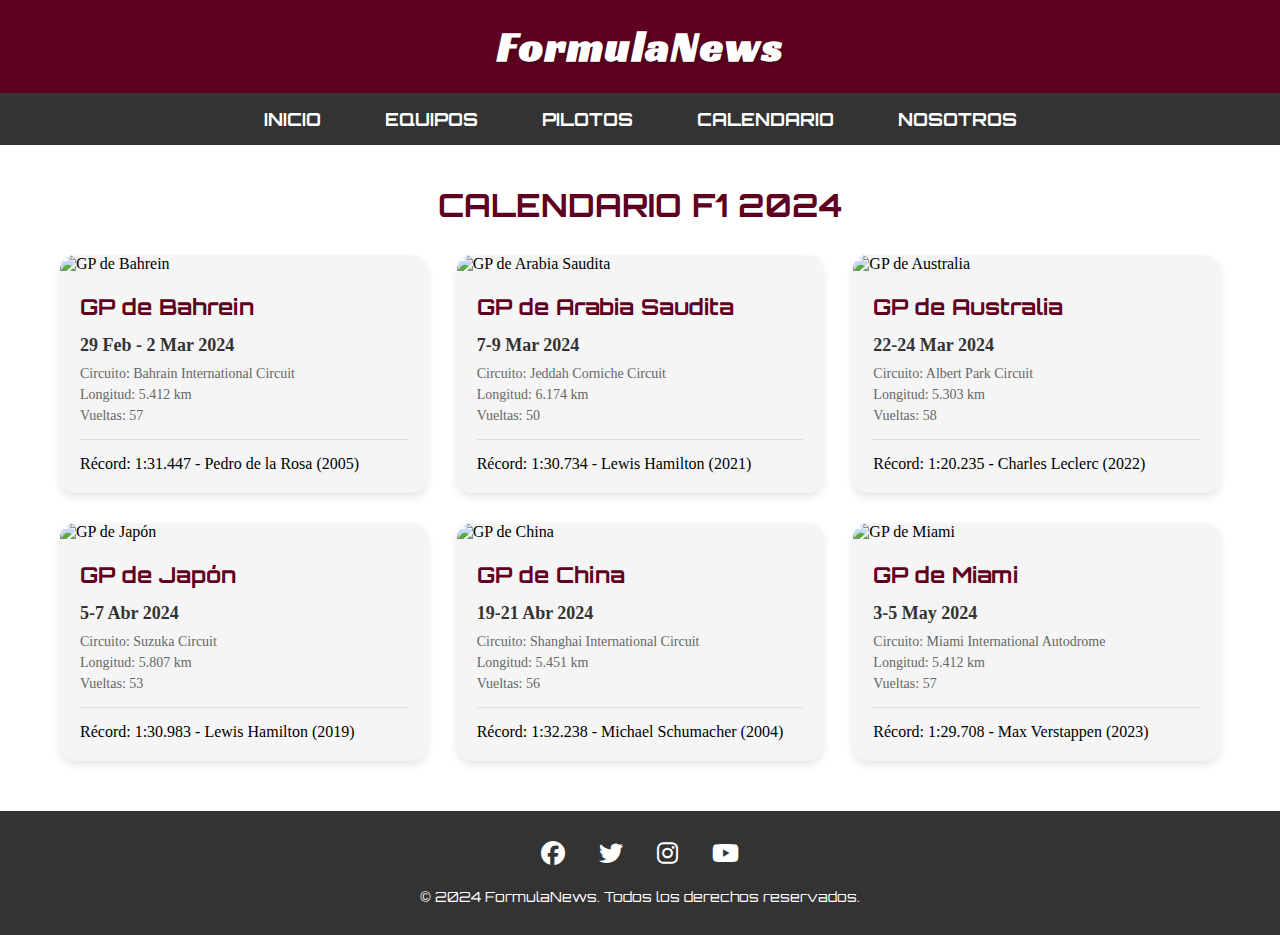
==== Calendario.html @ f043d5d4 "Version Inicial" ====
<!DOCTYPE html>
<html lang="es">
<head>
    <meta charset="UTF-8">
    <meta name="viewport" content="width=device-width, initial-scale=1.0">
    <title>FormulaNews - Carreras</title>
    <link rel="preconnect" href="https://fonts.googleapis.com">
    <link rel="preconnect" href="https://fonts.gstatic.com" crossorigin>
    <link href="https://fonts.googleapis.com/css2?family=Racing+Sans+One&family=Orbitron:wght@400;700&display=swap" rel="stylesheet">
    <link rel="stylesheet" href="https://cdnjs.cloudflare.com/ajax/libs/font-awesome/6.5.1/css/all.min.css">
    
    <style>
        * {
            margin: 0;
            padding: 0;
            box-sizing: border-box;
        }

        /* Header y Nav */
        header {
            background-color: #600020;
            padding: 20px;
            text-align: center;
        }

        .logo {
            color: white;
            font-size: 42px;
            font-weight: bold;
            font-family: 'Racing Sans One', cursive;
            text-shadow: 2px 2px 4px rgba(0,0,0,0.3);
            letter-spacing: 2px;
        }

        nav {
            background-color: #333;
            padding: 15px 0;
            text-align: center;
        }

        nav a {
            color: white;
            text-decoration: none;
            padding: 10px 20px;
            margin: 0 10px;
            font-size: 18px;
            font-family: 'Orbitron', sans-serif;
            font-weight: 700;
            text-transform: uppercase;
        }

        /* Estilos carreras */
        .races-content {
            max-width: 1200px;
            margin: 40px auto;
            padding: 0 20px;
        }

        .races-title {
            color: #600020;
            font-family: 'Orbitron', sans-serif;
            font-size: 32px;
            margin-bottom: 30px;
            text-align: center;
            text-transform: uppercase;
        }

        .races-grid {
            display: grid;
            grid-template-columns: repeat(auto-fit, minmax(350px, 1fr));
            gap: 30px;
        }

        .race-card {
            background: #f5f5f5;
            border-radius: 15px;
            overflow: hidden;
            box-shadow: 0 4px 8px rgba(0,0,0,0.1);
        }

        .race-image {
            width: 100%;
            height: 200px;
            object-fit: cover;
        }

        .race-info {
            padding: 20px;
        }

        .race-name {
            color: #600020;
            font-family: 'Orbitron', sans-serif;
            font-size: 22px;
            margin-bottom: 15px;
        }

        .race-date {
            font-size: 18px;
            color: #333;
            margin-bottom: 10px;
            font-weight: bold;
        }

        .race-details {
            color: #666;
            margin-bottom: 5px;
            font-size: 14px;
        }

        .race-stats {
            margin-top: 15px;
            padding-top: 15px;
            border-top: 1px solid #ddd;
        }

        @media (max-width: 768px) {
            .logo {
                font-size: 32px;
            }

            nav a {
                font-size: 16px;
                padding: 8px 15px;
                margin: 0 5px;
            }
        }
        /* footer */
        footer {
        background-color: #333;
        color: white;
        padding: 30px 0;
        margin-top: 50px;
        text-align: center;
    }

    .social-icons {
        margin-bottom: 20px;
    }

    .social-icons a {
        color: white;
        font-size: 24px;
        margin: 0 15px;
        text-decoration: none;
    }

    footer p {
        font-size: 14px;
        font-family: 'Orbitron', sans-serif;
    }
    </style>
</head>
<body>
    <!-- Header -->
    <header>
        <div class="logo">FormulaNews</div>
    </header>

    <!-- Nav -->
    <nav>
        <a href="index.html">Inicio</a>
        <a href="equipos.html">Equipos</a>
        <a href="pilotos.html">Pilotos</a>
        <a href="calendario.html">Calendario</a>
        <a href="nosotros.html">Nosotros</a>
    </nav>

    <!-- Principal -->
    <div class="races-content">
        <h1 class="races-title">Calendario F1 2024</h1>
        
        <div class="races-grid">
            <!-- Bahrein -->
            <div class="race-card">
                <img src="https://media.formula1.com/image/upload/content/dam/fom-website/2018-redesign-assets/Track%20icons%204x3/Bahrain%20carbon.png.transform/3col/image.png" alt="GP de Bahrein" class="race-image">
                <div class="race-info">
                    <h2 class="race-name">GP de Bahrein</h2>
                    <p class="race-date">29 Feb - 2 Mar 2024</p>
                    <p class="race-details">Circuito: Bahrain International Circuit</p>
                    <p class="race-details">Longitud: 5.412 km</p>
                    <p class="race-details">Vueltas: 57</p>
                    <div class="race-stats">
                        <p>Récord: 1:31.447 - Pedro de la Rosa (2005)</p>
                    </div>
                </div>
            </div>

            <!-- Arabia -->
            <div class="race-card">
                <img src="https://media.formula1.com/image/upload/content/dam/fom-website/2018-redesign-assets/Track%20icons%204x3/Saudi%20Arabia%20carbon.png.transform/3col/image.png" alt="GP de Arabia Saudita" class="race-image">
                <div class="race-info">
                    <h2 class="race-name">GP de Arabia Saudita</h2>
                    <p class="race-date">7-9 Mar 2024</p>
                    <p class="race-details">Circuito: Jeddah Corniche Circuit</p>
                    <p class="race-details">Longitud: 6.174 km</p>
                    <p class="race-details">Vueltas: 50</p>
                    <div class="race-stats">
                        <p>Récord: 1:30.734 - Lewis Hamilton (2021)</p>
                    </div>
                </div>
            </div>

            <!-- Australia -->
            <div class="race-card">
                <img src="https://media.formula1.com/image/upload/content/dam/fom-website/2018-redesign-assets/Track%20icons%204x3/Australia%20carbon.png.transform/3col/image.png" alt="GP de Australia" class="race-image">
                <div class="race-info">
                    <h2 class="race-name">GP de Australia</h2>
                    <p class="race-date">22-24 Mar 2024</p>
                    <p class="race-details">Circuito: Albert Park Circuit</p>
                    <p class="race-details">Longitud: 5.303 km</p>
                    <p class="race-details">Vueltas: 58</p>
                    <div class="race-stats">
                        <p>Récord: 1:20.235 - Charles Leclerc (2022)</p>
                    </div>
                </div>
            </div>

            <!-- Japón -->
            <div class="race-card">
                <img src="https://media.formula1.com/image/upload/content/dam/fom-website/2018-redesign-assets/Track%20icons%204x3/Japan%20carbon.png.transform/3col/image.png" alt="GP de Japón" class="race-image">
                <div class="race-info">
                    <h2 class="race-name">GP de Japón</h2>
                    <p class="race-date">5-7 Abr 2024</p>
                    <p class="race-details">Circuito: Suzuka Circuit</p>
                    <p class="race-details">Longitud: 5.807 km</p>
                    <p class="race-details">Vueltas: 53</p>
                    <div class="race-stats">
                        <p>Récord: 1:30.983 - Lewis Hamilton (2019)</p>
                    </div>
                </div>
            </div>

            <!-- China -->
            <div class="race-card">
                <img src="https://media.formula1.com/image/upload/content/dam/fom-website/2018-redesign-assets/Track%20icons%204x3/China%20carbon.png.transform/3col/image.png" alt="GP de China" class="race-image">
                <div class="race-info">
                    <h2 class="race-name">GP de China</h2>
                    <p class="race-date">19-21 Abr 2024</p>
                    <p class="race-details">Circuito: Shanghai International Circuit</p>
                    <p class="race-details">Longitud: 5.451 km</p>
                    <p class="race-details">Vueltas: 56</p>
                    <div class="race-stats">
                        <p>Récord: 1:32.238 - Michael Schumacher (2004)</p>
                    </div>
                </div>
            </div>

            <!-- Miami -->
            <div class="race-card">
                <img src="https://media.formula1.com/image/upload/content/dam/fom-website/2018-redesign-assets/Track%20icons%204x3/Miami%20carbon.png.transform/3col/image.png" alt="GP de Miami" class="race-image">
                <div class="race-info">
                    <h2 class="race-name">GP de Miami</h2>
                    <p class="race-date">3-5 May 2024</p>
                    <p class="race-details">Circuito: Miami International Autodrome</p>
                    <p class="race-details">Longitud: 5.412 km</p>
                    <p class="race-details">Vueltas: 57</p>
                    <div class="race-stats">
                        <p>Récord: 1:29.708 - Max Verstappen (2023)</p>
                    </div>
                </div>
            </div>
        </div>
    </div>
    <!-- Footer -->
<footer>
    <div class="social-icons">
        <a href="https://www.facebook.com/Formula1" target="_blank"><i class="fab fa-facebook"></i></a>
        <a href="https://twitter.com/F1" target="_blank"><i class="fab fa-twitter"></i></a>
        <a href="https://www.instagram.com/f1" target="_blank"><i class="fab fa-instagram"></i></a>
        <a href="https://www.youtube.com/@Formula1" target="_blank"><i class="fab fa-youtube"></i></a>
    </div>
    <p>&copy; 2024 FormulaNews. Todos los derechos reservados.</p>
</footer>
</body>
</html>
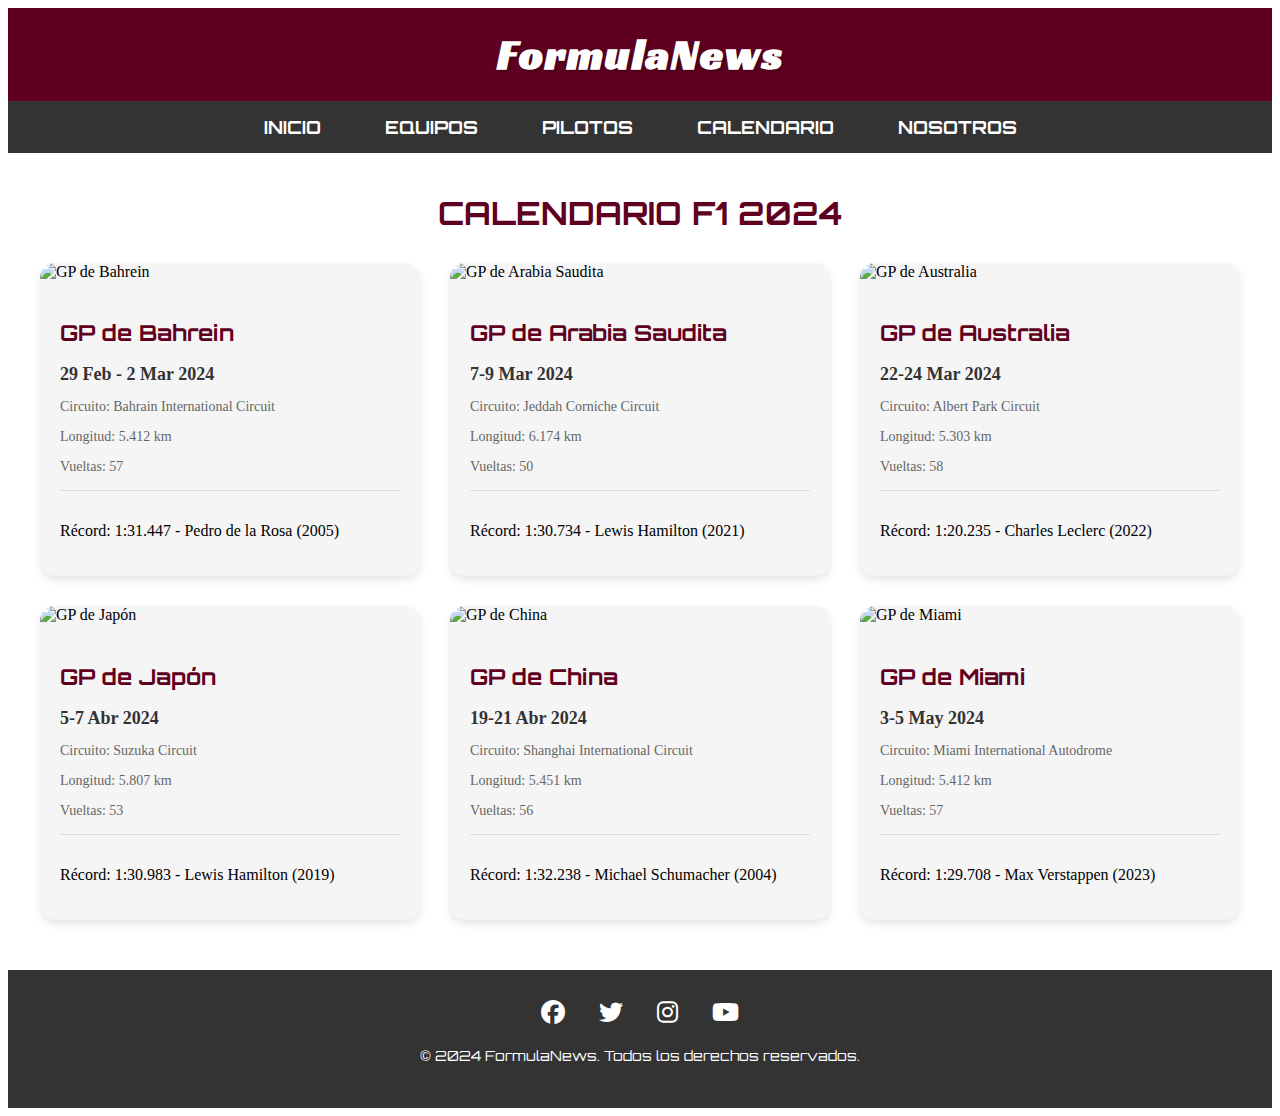
==== commit 0f911748: "acomodo estilos en su pagina respectiva" ====
--- a/Calendario.html
+++ b/Calendario.html
@@ -8,148 +8,8 @@
     <link rel="preconnect" href="https://fonts.gstatic.com" crossorigin>
     <link href="https://fonts.googleapis.com/css2?family=Racing+Sans+One&family=Orbitron:wght@400;700&display=swap" rel="stylesheet">
     <link rel="stylesheet" href="https://cdnjs.cloudflare.com/ajax/libs/font-awesome/6.5.1/css/all.min.css">
-    
-    <style>
-        * {
-            margin: 0;
-            padding: 0;
-            box-sizing: border-box;
-        }
+    <link rel="stylesheet" href="estilos.css">
 
-        /* Header y Nav */
-        header {
-            background-color: #600020;
-            padding: 20px;
-            text-align: center;
-        }
-
-        .logo {
-            color: white;
-            font-size: 42px;
-            font-weight: bold;
-            font-family: 'Racing Sans One', cursive;
-            text-shadow: 2px 2px 4px rgba(0,0,0,0.3);
-            letter-spacing: 2px;
-        }
-
-        nav {
-            background-color: #333;
-            padding: 15px 0;
-            text-align: center;
-        }
-
-        nav a {
-            color: white;
-            text-decoration: none;
-            padding: 10px 20px;
-            margin: 0 10px;
-            font-size: 18px;
-            font-family: 'Orbitron', sans-serif;
-            font-weight: 700;
-            text-transform: uppercase;
-        }
-
-        /* Estilos carreras */
-        .races-content {
-            max-width: 1200px;
-            margin: 40px auto;
-            padding: 0 20px;
-        }
-
-        .races-title {
-            color: #600020;
-            font-family: 'Orbitron', sans-serif;
-            font-size: 32px;
-            margin-bottom: 30px;
-            text-align: center;
-            text-transform: uppercase;
-        }
-
-        .races-grid {
-            display: grid;
-            grid-template-columns: repeat(auto-fit, minmax(350px, 1fr));
-            gap: 30px;
-        }
-
-        .race-card {
-            background: #f5f5f5;
-            border-radius: 15px;
-            overflow: hidden;
-            box-shadow: 0 4px 8px rgba(0,0,0,0.1);
-        }
-
-        .race-image {
-            width: 100%;
-            height: 200px;
-            object-fit: cover;
-        }
-
-        .race-info {
-            padding: 20px;
-        }
-
-        .race-name {
-            color: #600020;
-            font-family: 'Orbitron', sans-serif;
-            font-size: 22px;
-            margin-bottom: 15px;
-        }
-
-        .race-date {
-            font-size: 18px;
-            color: #333;
-            margin-bottom: 10px;
-            font-weight: bold;
-        }
-
-        .race-details {
-            color: #666;
-            margin-bottom: 5px;
-            font-size: 14px;
-        }
-
-        .race-stats {
-            margin-top: 15px;
-            padding-top: 15px;
-            border-top: 1px solid #ddd;
-        }
-
-        @media (max-width: 768px) {
-            .logo {
-                font-size: 32px;
-            }
-
-            nav a {
-                font-size: 16px;
-                padding: 8px 15px;
-                margin: 0 5px;
-            }
-        }
-        /* footer */
-        footer {
-        background-color: #333;
-        color: white;
-        padding: 30px 0;
-        margin-top: 50px;
-        text-align: center;
-    }
-
-    .social-icons {
-        margin-bottom: 20px;
-    }
-
-    .social-icons a {
-        color: white;
-        font-size: 24px;
-        margin: 0 15px;
-        text-decoration: none;
-    }
-
-    footer p {
-        font-size: 14px;
-        font-family: 'Orbitron', sans-serif;
-    }
-    </style>
 </head>
 <body>
     <!-- Header -->
--- a/estilos.css
+++ b/estilos.css
@@ -0,0 +1,730 @@
+
+
+ <style>
+        * {
+            margin: 0;
+            padding: 0;
+            box-sizing: border-box;
+        }
+
+        /* Header y Nav */
+        header {
+            background-color: #600020;
+            padding: 20px;
+            text-align: center;
+        }
+
+        .logo {
+            color: white;
+            font-size: 42px;
+            font-weight: bold;
+            font-family: 'Racing Sans One', cursive;
+            text-shadow: 2px 2px 4px rgba(0,0,0,0.3);
+            letter-spacing: 2px;
+        }
+
+        nav {
+            background-color: #333;
+            padding: 15px 0;
+            text-align: center;
+        }
+
+        nav a {
+            color: white;
+            text-decoration: none;
+            padding: 10px 20px;
+            margin: 0 10px;
+            font-size: 18px;
+            font-family: 'Orbitron', sans-serif;
+            font-weight: 700;
+            text-transform: uppercase;
+        }
+
+        /* Estilos en las img y news */
+        .content {
+            max-width: 1200px;
+            margin: 40px auto;
+            padding: 0 20px;
+        }
+
+        .image-section {
+            display: flex;
+            justify-content: space-between;
+            gap: 20px;
+            margin-bottom: 40px;
+        }
+
+        .news-image {
+            flex: 1;
+            max-width: 33%;
+            position: relative;
+        }
+
+        .news-image img {
+            width: 100%;
+            height: 250px;
+            object-fit: cover;
+            border-radius: 10px;
+            box-shadow: 0 4px 8px rgba(0,0,0,0.1);
+        }
+
+        .news-text {
+            margin-top: 40px;
+        }
+
+        .news-item {
+            margin-bottom: 30px;
+            padding-bottom: 20px;
+            border-bottom: 1px solid #ddd;
+        }
+
+        .news-item:last-child {
+            border-bottom: none;
+        }
+
+        .news-title {
+            color: #610020;
+            font-family: 'Orbitron', sans-serif;
+            font-size: 24px;
+            margin-bottom: 10px;
+        }
+
+        .news-date {
+            color: #666;
+            font-size: 14px;
+            margin-bottom: 10px;
+        }
+
+        .news-content {
+            color: #333;
+            line-height: 1.6;
+        }
+
+        @media (max-width: 768px) {
+            .image-section {
+                flex-direction: column;
+            }
+
+            .news-image {
+                max-width: 100%;
+            }
+        }
+         /* Estilo footer */
+         footer {
+        background-color: #333;
+        color: white;
+        padding: 30px 0;
+        margin-top: 50px;
+        text-align: center;
+    }
+
+    .social-icons {
+        margin-bottom: 20px;
+    }
+
+    .social-icons a {
+        color: white;
+        font-size: 24px;
+        margin: 0 15px;
+        text-decoration: none;
+    }
+
+    footer p {
+        font-size: 14px;
+        font-family: 'Orbitron', sans-serif;
+    }
+    </style>
+
+    <style>
+        * {
+            margin: 0;
+            padding: 0;
+            box-sizing: border-box;
+        }
+
+        /* Header */
+        header {
+            background-color: #600020;
+            padding: 20px;
+            text-align: center;
+        }
+
+        .logo {
+            color: white;
+            font-size: 42px;
+            font-weight: bold;
+            font-family: 'Racing Sans One', cursive;
+            text-shadow: 2px 2px 4px rgba(0,0,0,0.3);
+            letter-spacing: 2px;
+        }
+
+        /* Navegación */
+        nav {
+            background-color: #333;
+            padding: 15px 0;
+            text-align: center;
+        }
+
+        nav a {
+            color: white;
+            text-decoration: none;
+            padding: 10px 20px;
+            margin: 0 10px;
+            font-size: 18px;
+            font-family: 'Orbitron', sans-serif;
+            font-weight: 700;
+            text-transform: uppercase;
+        }
+
+        /* Nosotros */
+        .about-content {
+            max-width: 800px;
+            margin: 40px auto;
+            padding: 0 20px;
+        }
+
+        .about-text {
+            margin-bottom: 50px;
+            text-align: justify;
+            line-height: 1.8;
+        }
+
+        .about-text h1 {
+            color: #600020;
+            font-family: 'Orbitron', sans-serif;
+            font-size: 32px;
+            margin-bottom: 20px;
+            text-align: center;
+        }
+
+        .about-text p {
+            margin-bottom: 15px;
+            color: #333;
+        }
+
+        /* Formulario */
+        .comment-form {
+            background: #f5f5f5;
+            padding: 30px;
+            border-radius: 10px;
+            margin-bottom: 50px;
+        }
+
+        .comment-form h2 {
+            color: #600020;
+            font-family: 'Orbitron', sans-serif;
+            font-size: 24px;
+            margin-bottom: 20px;
+            text-align: center;
+        }
+
+        .form-group {
+            margin-bottom: 20px;
+        }
+
+        .form-group label {
+            display: block;
+            margin-bottom: 5px;
+            color: #333;
+            font-weight: bold;
+        }
+
+        .form-group input,
+        .form-group textarea {
+            width: 100%;
+            padding: 10px;
+            border: 1px solid #ddd;
+            border-radius: 5px;
+            font-size: 16px;
+        }
+
+        .form-group textarea {
+            resize: vertical;
+            min-height: 100px;
+        }
+
+        .submit-btn {
+            background-color: #600020;
+            color: white;
+            padding: 12px 24px;
+            border: none;
+            border-radius: 5px;
+            cursor: pointer;
+            font-size: 16px;
+            font-weight: bold;
+            width: 100%;
+        }
+
+        .submit-btn:hover {
+            background-color: #4a0019;
+        }
+
+        /* Mapa */
+        .map-container {
+            margin-bottom: 40px;
+        }
+
+        .map-container iframe {
+            width: 100%;
+            height: 400px;
+            border: none;
+            border-radius: 10px;
+            box-shadow: 0 4px 8px rgba(0,0,0,0.1);
+        }
+
+        @media (max-width: 768px) {
+            .logo {
+                font-size: 32px;
+            }
+
+            nav a {
+                font-size: 16px;
+                padding: 8px 15px;
+                margin: 0 5px;
+            }
+        }
+        /* Estilo footer */
+        footer {
+        background-color: #333;
+        color: white;
+        padding: 30px 0;
+        margin-top: 50px;
+        text-align: center;
+    }
+
+    .social-icons {
+        margin-bottom: 20px;
+    }
+
+    .social-icons a {
+        color: white;
+        font-size: 24px;
+        margin: 0 15px;
+        text-decoration: none;
+    }
+
+    footer p {
+        font-size: 14px;
+        font-family: 'Orbitron', sans-serif;
+    }
+    </style>
+
+    <style>
+        * {
+            margin: 0;
+            padding: 0;
+            box-sizing: border-box;
+        }
+
+        /* Header y Nav*/
+        header {
+            background-color: #600020;
+            padding: 20px;
+            text-align: center;
+        }
+
+        .logo {
+            color: white;
+            font-size: 42px;
+            font-weight: bold;
+            font-family: 'Racing Sans One', cursive;
+            text-shadow: 2px 2px 4px rgba(0,0,0,0.3);
+            letter-spacing: 2px;
+        }
+
+        nav {
+            background-color: #333;
+            padding: 15px 0;
+            text-align: center;
+        }
+
+        nav a {
+            color: white;
+            text-decoration: none;
+            padding: 10px 20px;
+            margin: 0 10px;
+            font-size: 18px;
+            font-family: 'Orbitron', sans-serif;
+            font-weight: 700;
+            text-transform: uppercase;
+        }
+
+        /* Estilos pilotos */
+        .drivers-content {
+            max-width: 1200px;
+            margin: 40px auto;
+            padding: 0 20px;
+        }
+
+        .drivers-title {
+            color: #600020;
+            font-family: 'Orbitron', sans-serif;
+            font-size: 32px;
+            margin-bottom: 30px;
+            text-align: center;
+            text-transform: uppercase;
+        }
+
+        .drivers-grid {
+            display: grid;
+            grid-template-columns: repeat(auto-fit, minmax(280px, 1fr));
+            gap: 30px;
+        }
+
+        .driver-card {
+            background: #f5f5f5;
+            border-radius: 15px;
+            overflow: hidden;
+            box-shadow: 0 4px 8px rgba(0,0,0,0.1);
+        }
+
+        .driver-image {
+            width: 100%;
+            height: 300px;
+            object-fit: cover;
+        }
+
+        .driver-info {
+            padding: 20px;
+        }
+
+        .driver-name {
+            color: #600020;
+            font-family: 'Orbitron', sans-serif;
+            font-size: 22px;
+            margin-bottom: 10px;
+        }
+
+        .driver-number {
+            font-size: 36px;
+            font-weight: bold;
+            color: #600020;
+            margin-bottom: 10px;
+        }
+
+        .driver-details {
+            margin-bottom: 5px;
+            color: #333;
+        }
+
+        .driver-team {
+            color: #666;
+            font-style: italic;
+            margin-top: 10px;
+        }
+
+        @media (max-width: 768px) {
+            .logo {
+                font-size: 32px;
+            }
+
+            nav a {
+                font-size: 16px;
+                padding: 8px 15px;
+                margin: 0 5px;
+            }
+        }
+        /* footer */
+        footer {
+        background-color: #333;
+        color: white;
+        padding: 30px 0;
+        margin-top: 50px;
+        text-align: center;
+    }
+
+    .social-icons {
+        margin-bottom: 20px;
+    }
+
+    .social-icons a {
+        color: white;
+        font-size: 24px;
+        margin: 0 15px;
+        text-decoration: none;
+    }
+
+    footer p {
+        font-size: 14px;
+        font-family: 'Orbitron', sans-serif;
+    }
+    </style>
+
+    <style>
+        * {
+            margin: 0;
+            padding: 0;
+            box-sizing: border-box;
+        }
+
+        /* Header */
+        header {
+            background-color: #600020;
+            padding: 20px;
+            text-align: center;
+        }
+
+        .logo {
+            color: white;
+            font-size: 42px;
+            font-weight: bold;
+            font-family: 'Racing Sans One', cursive;
+            text-shadow: 2px 2px 4px rgba(0,0,0,0.3);
+            letter-spacing: 2px;
+        }
+
+        /* Nav */
+        nav {
+            background-color: #333;
+            padding: 15px 0;
+            text-align: center;
+        }
+
+        nav a {
+            color: white;
+            text-decoration: none;
+            padding: 10px 20px;
+            margin: 0 10px;
+            font-size: 18px;
+            font-family: 'Orbitron', sans-serif;
+            font-weight: 700;
+            text-transform: uppercase;
+        }
+
+        /* Contenido Equipos */
+        .teams-content {
+            max-width: 1200px;
+            margin: 40px auto;
+            padding: 0 20px;
+        }
+
+        .teams-title {
+            color: #600020;
+            font-family: 'Orbitron', sans-serif;
+            font-size: 32px;
+            margin-bottom: 30px;
+            text-align: center;
+            text-transform: uppercase;
+        }
+
+        .teams-grid {
+            display: grid;
+            grid-template-columns: repeat(auto-fit, minmax(300px, 1fr));
+            gap: 30px;
+        }
+
+        .team-card {
+            background: #f5f5f5;
+            border-radius: 10px;
+            overflow: hidden;
+            box-shadow: 0 4px 8px rgba(0,0,0,0.1);
+        }
+
+        .team-image {
+            width: 100%;
+            height: 200px;
+            object-fit: cover;
+        }
+
+        .team-info {
+            padding: 20px;
+        }
+
+        .team-name {
+            color: #600020;
+            font-family: 'Orbitron', sans-serif;
+            font-size: 20px;
+            margin-bottom: 10px;
+        }
+
+        .team-details {
+            color: #333;
+            font-size: 14px;
+            line-height: 1.6;
+        }
+
+        .team-stats {
+            margin-top: 15px;
+            padding-top: 15px;
+            border-top: 1px solid #ddd;
+            font-size: 14px;
+        }
+
+        @media (max-width: 768px) {
+            .logo {
+                font-size: 32px;
+            }
+
+            nav a {
+                font-size: 16px;
+                padding: 8px 15px;
+                margin: 0 5px;
+            }
+        }
+        /* Estilo footer */
+        footer {
+        background-color: #333;
+        color: white;
+        padding: 30px 0;
+        margin-top: 50px;
+        text-align: center;
+    }
+
+    .social-icons {
+        margin-bottom: 20px;
+    }
+
+    .social-icons a {
+        color: white;
+        font-size: 24px;
+        margin: 0 15px;
+        text-decoration: none;
+    }
+
+    footer p {
+        font-size: 14px;
+        font-family: 'Orbitron', sans-serif;
+    }
+    </style>
+
+    <style>
+        * {
+            margin: 0;
+            padding: 0;
+            box-sizing: border-box;
+        }
+
+        /* Header y Nav */
+        header {
+            background-color: #600020;
+            padding: 20px;
+            text-align: center;
+        }
+
+        .logo {
+            color: white;
+            font-size: 42px;
+            font-weight: bold;
+            font-family: 'Racing Sans One', cursive;
+            text-shadow: 2px 2px 4px rgba(0,0,0,0.3);
+            letter-spacing: 2px;
+        }
+
+        nav {
+            background-color: #333;
+            padding: 15px 0;
+            text-align: center;
+        }
+
+        nav a {
+            color: white;
+            text-decoration: none;
+            padding: 10px 20px;
+            margin: 0 10px;
+            font-size: 18px;
+            font-family: 'Orbitron', sans-serif;
+            font-weight: 700;
+            text-transform: uppercase;
+        }
+
+        /* Estilos carreras */
+        .races-content {
+            max-width: 1200px;
+            margin: 40px auto;
+            padding: 0 20px;
+        }
+
+        .races-title {
+            color: #600020;
+            font-family: 'Orbitron', sans-serif;
+            font-size: 32px;
+            margin-bottom: 30px;
+            text-align: center;
+            text-transform: uppercase;
+        }
+
+        .races-grid {
+            display: grid;
+            grid-template-columns: repeat(auto-fit, minmax(350px, 1fr));
+            gap: 30px;
+        }
+
+        .race-card {
+            background: #f5f5f5;
+            border-radius: 15px;
+            overflow: hidden;
+            box-shadow: 0 4px 8px rgba(0,0,0,0.1);
+        }
+
+        .race-image {
+            width: 100%;
+            height: 200px;
+            object-fit: cover;
+        }
+
+        .race-info {
+            padding: 20px;
+        }
+
+        .race-name {
+            color: #600020;
+            font-family: 'Orbitron', sans-serif;
+            font-size: 22px;
+            margin-bottom: 15px;
+        }
+
+        .race-date {
+            font-size: 18px;
+            color: #333;
+            margin-bottom: 10px;
+            font-weight: bold;
+        }
+
+        .race-details {
+            color: #666;
+            margin-bottom: 5px;
+            font-size: 14px;
+        }
+
+        .race-stats {
+            margin-top: 15px;
+            padding-top: 15px;
+            border-top: 1px solid #ddd;
+        }
+
+        @media (max-width: 768px) {
+            .logo {
+                font-size: 32px;
+            }
+
+            nav a {
+                font-size: 16px;
+                padding: 8px 15px;
+                margin: 0 5px;
+            }
+        }
+        /* footer */
+        footer {
+        background-color: #333;
+        color: white;
+        padding: 30px 0;
+        margin-top: 50px;
+        text-align: center;
+    }
+
+    .social-icons {
+        margin-bottom: 20px;
+    }
+
+    .social-icons a {
+        color: white;
+        font-size: 24px;
+        margin: 0 15px;
+        text-decoration: none;
+    }
+
+    footer p {
+        font-size: 14px;
+        font-family: 'Orbitron', sans-serif;
+    }
+    </style>